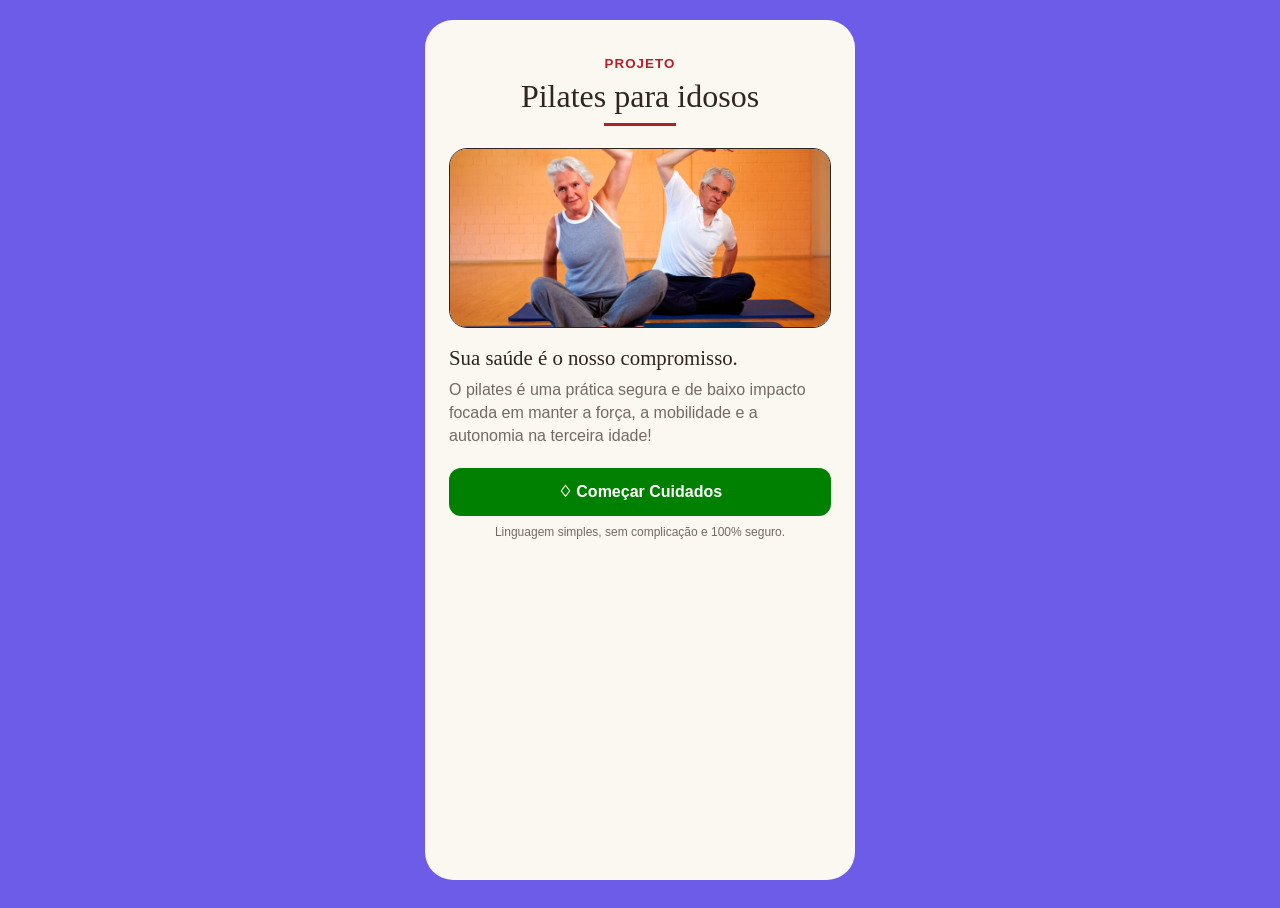
==== index.html @ f40489d7 "Add files via upload" ====
<!DOCTYPE html>
<html lang="pt-BR">
<head>
  <meta charset="UTF-8">
  <meta name="viewport" content="width=device-width, initial-scale=1.0">
  <title>Pilates para idosos - Início</title>
  <link rel="stylesheet" href="css/style.css">
</head>
<body>

  <section class="splash" id="splash-apresentacao" aria-label="Apresentação do aplicativo">
    <div class="splash-caixa">
      <header class="splash-marca">
        <small>PROJETO</small>
        <h1>Pilates para idosos</h1>
      </header>

      <img
        class="splash-imagem"
        src="assets/pilates-para-idosos.jpg"
        alt="Mulher idosa sentada em uma mesa usando um celular"
        id="imagem-capa"
      >

      <h2 class="splash-titulo">Sua saúde é o nosso compromisso.</h2>

      <p class="splash-descricao">
        O pilates é uma prática segura e de baixo impacto focada em manter a força,
         a mobilidade e a autonomia na terceira idade!
      </p>

      <button class="botao-primario" id="botao-comecar-protecao" type="button">
        ♢ Começar Cuidados
      </button>

      <p class="splash-rodape">
        Linguagem simples, sem complicação e 100% seguro.
      </p>
    </div>
  </section>

  <main class="app-shell" id="pagina-inicio">
    <div class="app-conteudo">

      <header class="boas-vindas" id="cabecalho-inicio">
        <div>
          <p class="texto-suave">Olá, querido usuário(a)</p>
          <h1>Seu aplicativo está ativo</h1>
        </div>
        <span class="icone-circular" aria-hidden="true">♢</span>
      </header>

      <hr class="divisor">

      <section aria-labelledby="titulo-acoes">
        <h2 id="titulo-acoes">O que deseja fazer agora?</h2>

        <div class="acoes-home">
          <a class="acao-home" id="atalho-analisar" href="analise.html">
            <article class="cartao">
              <span class="icone-circular">▣</span>
              <div>
                <h3>Analisar sua saúde</h3>
                <p>Escreva o que você sente no dia a dia.</p>
              </div>
            </article>
          </a>

          <a class="acao-home" id="atalho-verificar" href="verificar.html">
            <article class="cartao">
              <span class="icone-circular">♧</span>
              <div>
                <h3>Verificar condição física</h3>
                <p>Responda a perguntas rápidas sobre seu condicionamento físico.</p>
              </div>
            </article>
          </a>
        </div>
      </section>

      <section aria-labelledby="titulo-historias">
        <h2 id="titulo-historias">Problemas comuns da terceira idade</h2>

        <div class="historias">
          <article class="historia-card" id="historia-engenheiro">
            <h3>Dor nas articulações</h3>
            <p>Sente dor nas articulações, mesmo sem desempenhar esforço significativo.</p>
          </article>

          <article class="historia-card" id="historia-militar">
            <h3>Falta de disposição</h3>
            <p>Não sente vontade ou tem disposição para atividades do dia a dia.</p>
          </article>
        </div>
      </section>
    </div>

    
<nav class="navegacao-inferior" aria-label="Navegação principal">
  <a class="link-navegacao ativo" href="index.html" id="nav-inicio">
    <span class="icone-nav">🏠</span>
    <span>Início</span>
  </a>
  <a class="link-navegacao " href="analise.html" id="nav-analise">
    <span class="icone-nav">🔍</span>
    <span>Análise</span>
  </a>
  <a class="link-navegacao " href="verificar.html" id="nav-verificar">
    <span class="icone-nav">✅</span>
    <span>Verificação</span>
  </a>
  <a class="link-navegacao " href="ajuda.html" id="nav-ajuda">
    <span class="icone-nav">🆘</span>
    <span>Ajuda</span>
  </a>
</nav>

  </main>

  <script src="js/script.js"></script>
</body>
</html>
---- css/style.css ----
:root {
  --cor-fundo: #fbf7f1;
  --cor-cartao: #fffdf9;
  --cor-primaria: #b51f2a;
  --cor-primaria-escura: #8f1821;
  --cor-texto: #30251f;
  --cor-texto-suave: #736a64;
  --cor-borda: #e7d9cc;
  --cor-destaque: #d89024;
  --cor-sucesso-fundo: #e9f5f2;
  --cor-alerta-fundo: #fff7ed;
  --cor-sombra: rgba(71, 47, 32, 0.10);
  --raio: 16px;
}

* {
  box-sizing: border-box;
}

html {
  font-size: 16px;
}

body {
  margin: 0;
  min-height: 100vh;
  font-family: Arial, Helvetica, sans-serif;
  color: var(--cor-texto);
  background: #ddd7d1;
}

button,
textarea,
input {
  font: inherit;
}

button,
a {
  -webkit-tap-highlight-color: transparent;
}

.app-shell {
  width: min(100%, 430px);
  min-height: 100vh;
  margin: 0 auto;
  background: var(--cor-fundo);
  position: relative;
  padding-bottom: 84px;
  overflow-x: hidden;
}

.app-conteudo {
  padding: 22px 16px 26px;
}

.titulo-serif,
h1,
h2,
h3 {
  font-family: Georgia, "Times New Roman", serif;
  font-weight: 400;
}

h1 {
  font-size: 1.75rem;
  margin: 0;
}

h2 {
  font-size: 1.2rem;
}

h3 {
  font-size: 1rem;
}

p {
  line-height: 1.45;
}

.texto-suave {
  color: var(--cor-texto-suave);
}

.divisor {
  border: 0;
  border-top: 1px solid var(--cor-borda);
  margin: 14px 0 18px;
}

.topo-pagina {
  display: flex;
  align-items: center;
  gap: 10px;
}

.botao-voltar {
  width: 36px;
  height: 36px;
  border: 0;
  border-radius: 50%;
  background: #f1eae2;
  color: var(--cor-texto);
  cursor: pointer;
}

.botao-primario,
.botao-secundario,
.botao-perigo {
  width: 100%;
  min-height: 48px;
  border-radius: 12px;
  border: 1px solid transparent;
  padding: 12px 16px;
  cursor: pointer;
  font-weight: 700;
  transition: transform .15s ease, background .15s ease;
}

.botao-primario {
  background: green;
  color: white;
}

.botao-primario:hover {
  background: rgb(1, 236, 1);
}

.botao-secundario {
  background: white;
  color: var(--cor-texto);
  border-color: var(--cor-texto);
}

.botao-perigo {
  background: var(--cor-primaria);
  color: white;
}

.botao-primario:active,
.botao-secundario:active,
.botao-perigo:active {
  transform: scale(.99);
}

.cartao {
  background: var(--cor-cartao);
  border: 1px solid var(--cor-borda);
  border-radius: var(--raio);
  box-shadow: 0 3px 12px var(--cor-sombra);
  padding: 14px;
}

.icone-circular {
  width: 38px;
  height: 38px;
  flex: 0 0 38px;
  border-radius: 50%;
  display: grid;
  place-items: center;
  background: #f4e8dd;
  color: var(--cor-primaria);
  font-size: 1.1rem;
}

.linha-cartao {
  display: flex;
  align-items: flex-start;
  gap: 12px;
}

.navegacao-inferior {
  position: absolute;
  bottom: 0;
  left: 0;
  right: 0;
  min-height: 68px;
  background: rgba(255,255,255,.96);
  border-top: 1px solid var(--cor-borda);
  display: grid;
  grid-template-columns: repeat(4, 1fr);
  z-index: 10;
}

.link-navegacao {
  text-decoration: none;
  color: #5f5752;
  display: grid;
  place-items: center;
  align-content: center;
  gap: 4px;
  font-size: .72rem;
  padding: 8px 2px;
}

.link-navegacao.ativo {
  color: var(--cor-primaria);
  font-weight: 700;
}

.icone-nav {
  font-size: 1.15rem;
}

.splash {
  position: fixed;
  inset: 0;
  background: var(--cor-fundo);
  z-index: 100;
  display: grid;
  place-items: center;
  padding: 16px;
}

.splash.oculto {
  display: none;
}

.splash-caixa {
  width: min(100%, 430px);
  min-height: 100vh;
  background: var(--cor-fundo);
  padding: 34px 24px;
  display: flex;
  flex-direction: column;
  justify-content: flex-start;
}

.splash-marca {
  text-align: center;
  margin-bottom: 22px;
}

.splash-marca small {
  color: var(--cor-primaria);
  font-weight: 700;
  letter-spacing: .08em;
}

.splash-marca h1 {
  font-size: 2rem;
  margin-top: 6px;
}

.splash-marca h1::after {
  content: "";
  display: block;
  width: 72px;
  height: 3px;
  margin: 8px auto 0;
  background: var(--cor-primaria);
}

.splash-imagem {
  width: 100%;
  height: 180px;
  object-fit: cover;
  border-radius: 18px;
  border: 1px solid #2f251f;
}

.splash-titulo {
  font-size: 1.3rem;
  margin: 18px 0 8px;
}

.splash-descricao {
  color: var(--cor-texto-suave);
  margin: 0 0 20px;
}

.splash-rodape {
  text-align: center;
  font-size: .75rem;
  color: var(--cor-texto-suave);
  margin-top: 8px;
}

.boas-vindas {
  display: flex;
  justify-content: space-between;
  gap: 12px;
  align-items: flex-start;
}

.boas-vindas p {
  margin: 0 0 2px;
}

.acoes-home {
  display: grid;
  gap: 12px;
  margin: 16px 0 28px;
}

.acao-home {
  text-decoration: none;
  color: inherit;
}

.acao-home .cartao {
  display: flex;
  align-items: flex-start;
  gap: 12px;
}

.acao-home h3,
.historia-card h3 {
  margin: 2px 0 6px;
}

.acao-home p,
.historia-card p {
  margin: 0;
  font-size: .85rem;
  color: var(--cor-texto-suave);
}

.historias {
  display: grid;
  gap: 8px;
}

.historia-card {
  background: #f3ebe0;
  border-radius: 12px;
  padding: 12px;
}

.campo-mensagem {
  width: 100%;
  min-height: 130px;
  resize: vertical;
  border: 0;
  outline: none;
  background: #f3eadf;
  border-radius: 10px;
  padding: 12px;
  color: var(--cor-texto);
}

.area-campo {
  padding: 10px;
  margin: 16px 0;
}

.area-campo label {
  display: block;
  font-weight: 700;
  margin-bottom: 8px;
}

.aviso-privacidade {
  background: var(--cor-sucesso-fundo);
  border-radius: 10px;
  padding: 12px;
  font-size: .83rem;
  color: #35665c;
  margin: 12px 0 18px;
}

.resultado-box {
  border: 2px solid var(--cor-destaque);
  border-radius: 16px;
  padding: 15px;
  background: #fffdf9;
}

.resultado-status {
  color: var(--cor-destaque);
  text-transform: uppercase;
  font-size: .75rem;
  font-weight: 700;
  letter-spacing: .03em;
}

.lista-sinais {
  display: grid;
  gap: 10px;
  margin: 12px 0 20px;
}

.sinal {
  display: flex;
  gap: 10px;
  align-items: flex-start;
  background: #f5eee6;
  border-radius: 10px;
  padding: 12px;
}

.sinal strong {
  display: block;
  margin-bottom: 3px;
}

.recomendacoes {
  background: var(--cor-sucesso-fundo);
  border-radius: 12px;
  padding: 14px;
  margin-bottom: 14px;
}

.recomendacoes ul {
  margin: 8px 0 0;
  padding-left: 18px;
}

.opcoes-perfil {
  display: grid;
  gap: 10px;
  margin: 14px 0 18px;
}

.opcao-perfil {
  display: flex;
  align-items: center;
  gap: 10px;
  cursor: pointer;
}

.opcao-perfil input {
  width: 20px;
  height: 20px;
  accent-color: var(--cor-primaria);
}

.opcao-perfil span {
  flex: 1;
}

.resultado-perfil {
  margin-top: 14px;
  background: var(--cor-alerta-fundo);
  border: 1px solid #f3c983;
  border-radius: 12px;
  padding: 12px;
  display: none;
}

.resultado-perfil.visivel {
  display: block;
}

.bloco-emergencia {
  border: 2px solid var(--cor-primaria);
  border-radius: 16px;
  padding: 14px;
  background: #fffdf9;
}

.bloco-emergencia h2 {
  color: var(--cor-primaria);
  margin-top: 0;
}

.lista-ajuda {
  margin-top: 14px;
  display: grid;
  gap: 12px;
}

.link-artigo {
  display: flex;
  justify-content: space-between;
  gap: 12px;
  text-decoration: none;
  color: inherit;
  background: #f3ebe0;
  padding: 12px;
  border-radius: 10px;
}

.mensagem-feedback {
  margin-top: 12px;
  font-size: .9rem;
  min-height: 20px;
}

@media (min-width: 700px) {
  body {
    padding: 24px 0;
  }

  .app-shell,
  .splash-caixa {
    min-height: 860px;
    border-radius: 28px;
    overflow: hidden;
  }

  .navegacao-inferior {
    position: absolute;
  }
}

.splash {
  background-color: #6c5ce7;
  animation: mudarCor 6s ease-in-out infinite alternate;
}

@keyframes mudarCor {
  0% { background-color: #667eea; }
  25% { background-color: #6f86e8; }
  50% { background-color: #72a5e8; }
  75% { background-color: #6f86e8; }
  100% { background-color: #667eea; }
}

body {
  background-color: #6c5ce7;
  animation: mudarCor 6s ease-in-out infinite alternate;
}

@keyframes mudarCor {
  0% { background-color: #667eea; }
  25% { background-color: #6f86e8; }
  50% { background-color: #72a5e8; }
  75% { background-color: #6f86e8; }
  100% { background-color: #667eea; }
}

/* ===== Modal da página de Ajuda ===== */
.modal-overlay {
  position: fixed;
  inset: 0;
  background: rgba(48, 37, 31, 0.55);
  display: grid;
  place-items: center;
  padding: 20px;
  z-index: 200;
}

.modal-overlay[hidden] {
  display: none;
}

.modal-caixa {
  position: relative;
  width: min(100%, 400px);
  max-height: 80vh;
  overflow-y: auto;
  background: var(--cor-cartao);
  border-radius: var(--raio);
  box-shadow: 0 8px 30px var(--cor-sombra);
  padding: 22px 18px 18px;
}

.modal-fechar {
  position: absolute;
  top: 10px;
  right: 10px;
  width: 32px;
  height: 32px;
  border: 0;
  border-radius: 50%;
  background: #f1eae2;
  color: var(--cor-texto);
  cursor: pointer;
  font-size: 0.9rem;
}

.modal-caixa h2 {
  margin: 0 20px 12px 0;
}

.modal-lista {
  margin: 0;
  padding-left: 20px;
  display: grid;
  gap: 8px;
}

.botao-ativo-clique {
  transform: scale(.97);
}
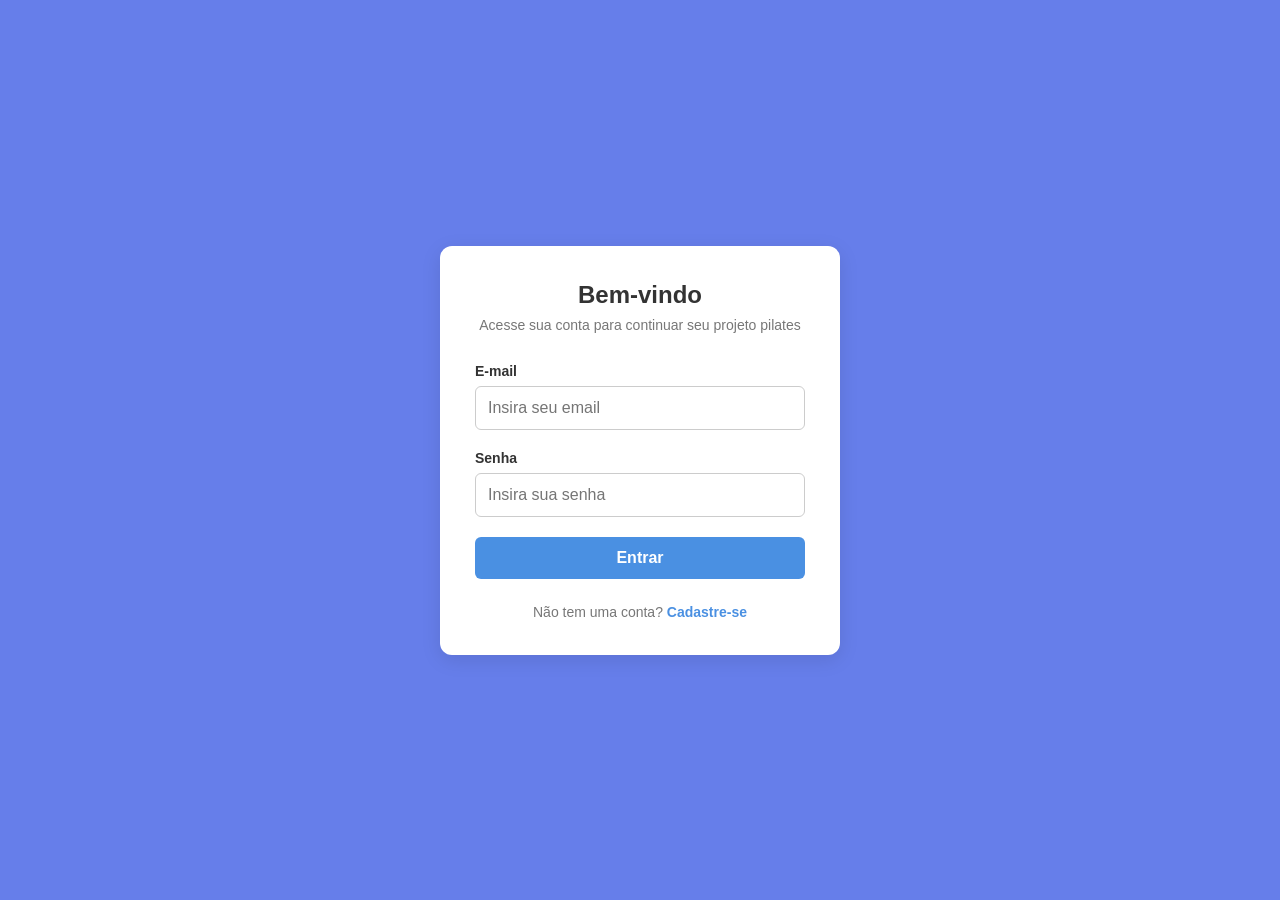
==== commit edbfdd6a: "Add files via upload" ====
--- a/index.html
+++ b/index.html
@@ -2,7 +2,8 @@
 <html lang="pt-BR">
 <head>
   <meta charset="UTF-8">
-  <meta name="viewport" content="width=device-width, initial-scale=1.0">
+  <meta name="viewport" content="width=device-width, initial-scale=1.0, viewport-fit=cover">
+  <meta name="theme-color" content="#fbf7f1">
   <title>Pilates para idosos - Início</title>
   <link rel="stylesheet" href="css/style.css">
 </head>
@@ -29,8 +30,8 @@
          a mobilidade e a autonomia na terceira idade!
       </p>
 
-      <button class="botao-primario" id="botao-comecar-protecao" type="button">
-        ♢ Começar Cuidados
+      <button class="botao-primario" id="botao-ir-login" type="button">
+        ♢ Continuar
       </button>
 
       <p class="splash-rodape">
@@ -44,10 +45,13 @@
 
       <header class="boas-vindas" id="cabecalho-inicio">
         <div>
-          <p class="texto-suave">Olá, querido usuário(a)</p>
+          <p class="texto-suave" id="saudacao-usuario">Olá, querido usuário(a)</p>
           <h1>Seu aplicativo está ativo</h1>
         </div>
-        <span class="icone-circular" aria-hidden="true">♢</span>
+        <div style="display:flex;flex-direction:column;align-items:center;gap:6px;">
+          <span class="icone-circular" aria-hidden="true">♢</span>
+          <a href="#" class="texto-suave" id="botao-sair" style="font-size:.75rem;text-decoration:underline;">Sair</a>
+        </div>
       </header>
 
       <hr class="divisor">
@@ -82,12 +86,12 @@
         <h2 id="titulo-historias">Problemas comuns da terceira idade</h2>
 
         <div class="historias">
-          <article class="historia-card" id="historia-engenheiro">
+          <article class="historia-card" id="historia-dor-articulacoes">
             <h3>Dor nas articulações</h3>
             <p>Sente dor nas articulações, mesmo sem desempenhar esforço significativo.</p>
           </article>
 
-          <article class="historia-card" id="historia-militar">
+          <article class="historia-card" id="historia-falta-disposicao">
             <h3>Falta de disposição</h3>
             <p>Não sente vontade ou tem disposição para atividades do dia a dia.</p>
           </article>
@@ -117,6 +121,7 @@
 
   </main>
 
+  <script src="js/auth.js"></script>
   <script src="js/script.js"></script>
 </body>
 </html>
--- a/css/style.css
+++ b/css/style.css
@@ -19,6 +19,8 @@
 
 html {
   font-size: 16px;
+  -webkit-text-size-adjust: 100%;
+  text-size-adjust: 100%;
 }
 
 body {
@@ -27,6 +29,7 @@
   font-family: Arial, Helvetica, sans-serif;
   color: var(--cor-texto);
   background: #ddd7d1;
+  overflow-x: hidden;
 }
 
 button,
@@ -38,6 +41,7 @@
 button,
 a {
   -webkit-tap-highlight-color: transparent;
+  touch-action: manipulation;
 }
 
 .app-shell {
@@ -176,6 +180,7 @@
   left: 0;
   right: 0;
   min-height: 68px;
+  padding-bottom: env(safe-area-inset-bottom, 0px);
   background: rgba(255,255,255,.96);
   border-top: 1px solid var(--cor-borda);
   display: grid;
@@ -495,7 +500,8 @@
   }
 }
 
-.splash {
+.splash,
+body {
   background-color: #6c5ce7;
   animation: mudarCor 6s ease-in-out infinite alternate;
 }
@@ -508,17 +514,11 @@
   100% { background-color: #667eea; }
 }
 
-body {
-  background-color: #6c5ce7;
-  animation: mudarCor 6s ease-in-out infinite alternate;
-}
-
-@keyframes mudarCor {
-  0% { background-color: #667eea; }
-  25% { background-color: #6f86e8; }
-  50% { background-color: #72a5e8; }
-  75% { background-color: #6f86e8; }
-  100% { background-color: #667eea; }
+@media (prefers-reduced-motion: reduce) {
+  .splash,
+  body {
+    animation: none;
+  }
 }
 
 /* ===== Modal da página de Ajuda ===== */
